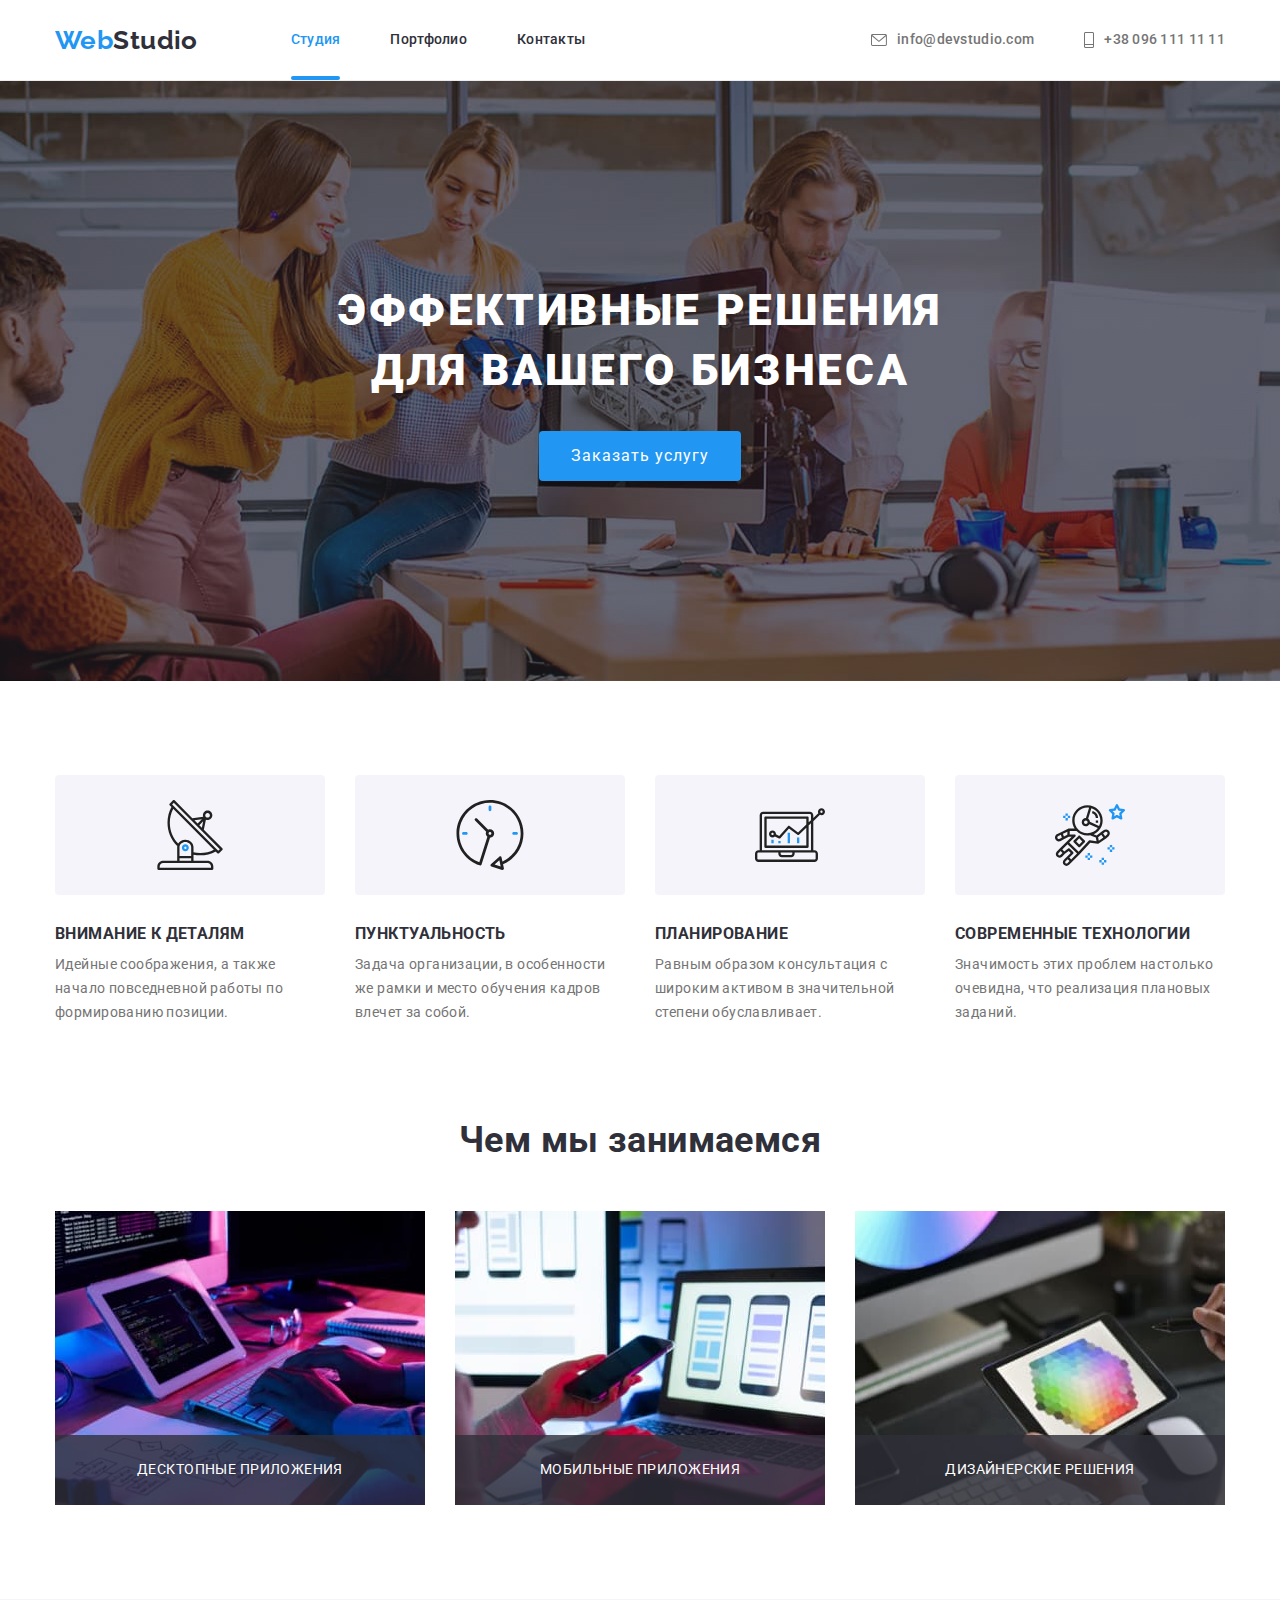
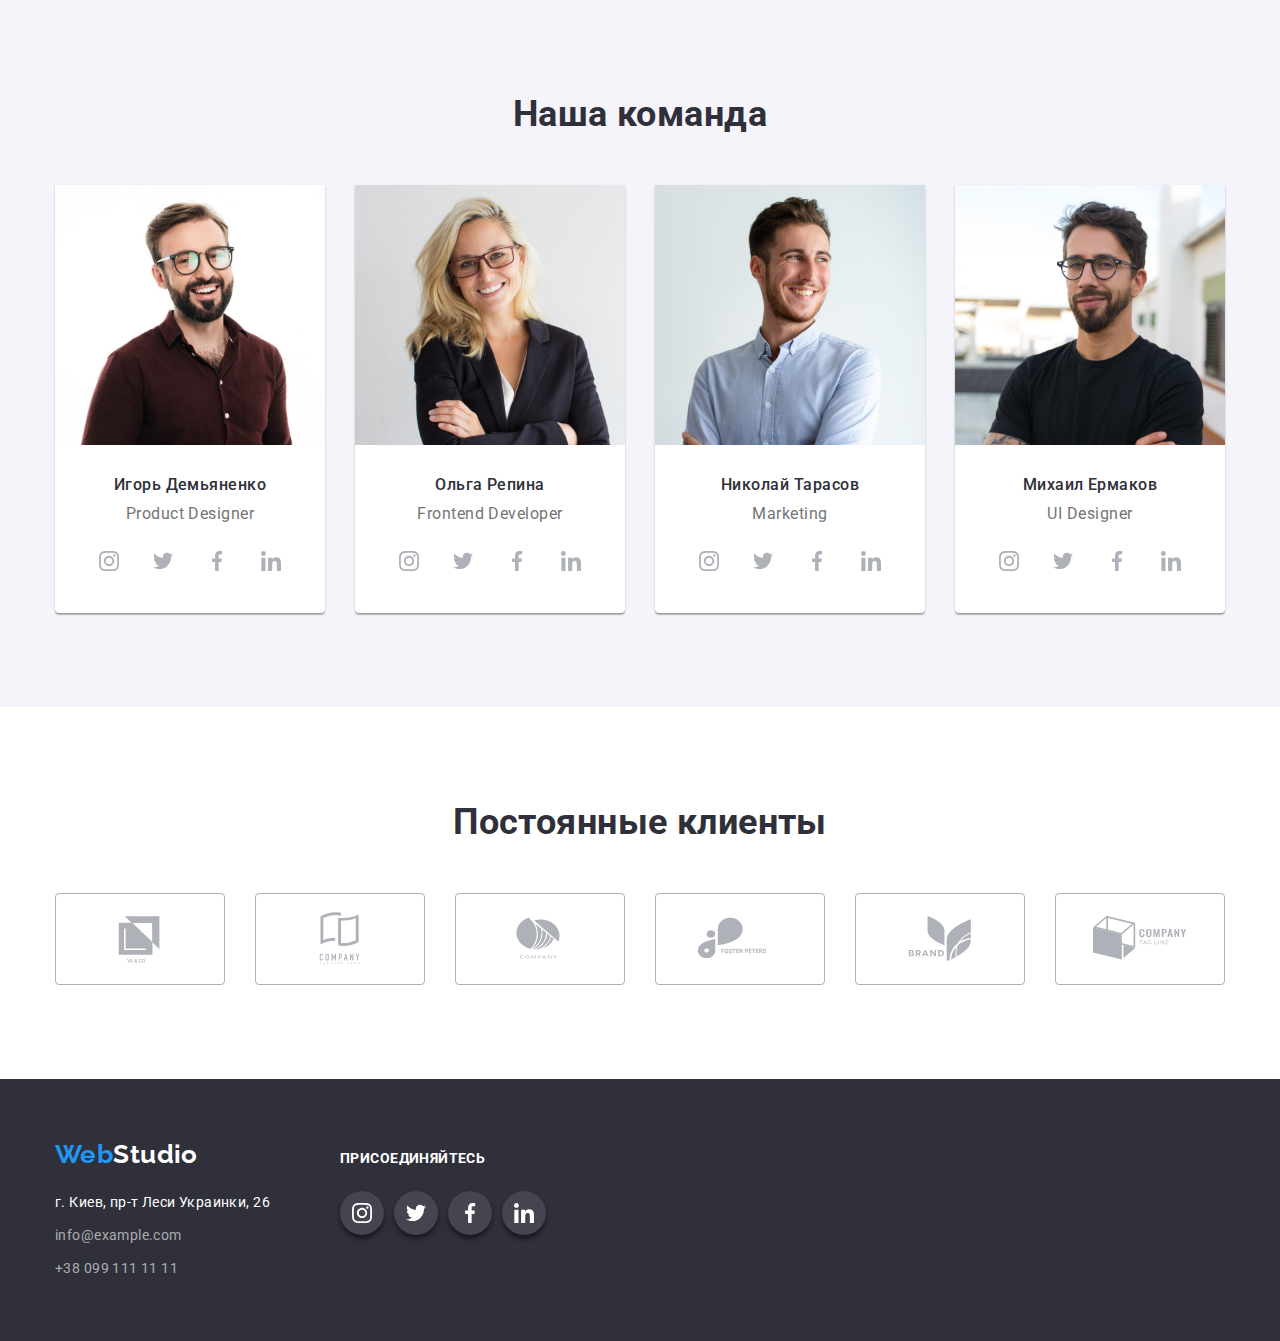
==== index.html @ 4eabc5a7 "дз5" ====
<!DOCTYPE html>
<html lang="ru">
<head>
    <meta charset="UTF-8">
    <meta http-equiv="X-UA-Compatible" content="IE=edge">
    <meta name="viewport" content="width=device-width, initial-scale=1.0">
    <title>Document</title>
    <link rel="stylesheet" href="https://cdnjs.cloudflare.com/ajax/libs/modern-normalize/1.1.0/modern-normalize.css"
        integrity="sha512-Y0MM+V6ymRKN2zStTqzQ227DWhhp4Mzdo6gnlRnuaNCbc+YN/ZH0sBCLTM4M0oSy9c9VKiCvd4Jk44aCLrNS5Q=="
        crossorigin="anonymous" referrerpolicy="no-referrer" />
    <link rel="preconnect" href="https://fonts.googleapis.com">
    <link rel="preconnect" href="https://fonts.gstatic.com" crossorigin>
    <link
        href="https://fonts.googleapis.com/css2?family=Montserrat:wght@400;700&family=Raleway:wght@700&family=Roboto:wght@400;500;700;900&display=swap"
        rel="stylesheet">
    <link rel="stylesheet" href="./css/reset.css">
    <link rel="stylesheet" href="./css/styles.css">
    <link rel="stylesheet" href="https://cdnjs.cloudflare.com/ajax/libs/animate.css/4.1.1/animate.min.css" />
</head>
<body>
    <header class="header">
        <div class="container header-container">
            <nav class="header-nav">
                <a class="link logo header-logo-link animate__animated animate__zoomIn animate__infinite	infinite" lang="en" href="">Web<span class="logo-header">Studio</span></a>
                <ul class="list header-list">
                    <li class="header-item "><a class="link header-link carrent-page" href="index.html">Студия</a></li>
                    <li class="header-item"><a class="link header-link" href="portfolio.html">Портфолио</a>
                    </li>
                    <li class="header-item"><a class="link header-link" href="">Контакты</a></li>
                </ul>
            </nav>
            <ul class="list header-contacts">
                <li class="header-contact-item"><a class="link header-link" href="mailto:info@devstudio.com"><svg class="header-social-icon" width="16" height="12"><use href="./images/icons.svg#icon-email"></use></svg>info@devstudio.com</a></li>
                <li class="header-contact-item"><a class="link header-link" href="tel:+380961111111"><svg class="header-social-icon" width="10" height="16"><use href="./images/icons.svg#icon-phone"></use></svg>+38 096 111 11 11</a></li>
            </ul>
        </div>
    </header>

    <main class="main">
        <section class="hero">
            <div class="container container-hiro">
                <h1 class="hero-tittle">Эффективные решения для вашего бизнеса</h1>
                <button class="hero-btm " type="button" data-modal-open>Заказать услугу</button>
            </div>
        </section>
        

        <section class="advantage section">
            <div class="container container-advantage">
                <h2 class="visually-hidden">Преимущества</h2>
                <ul class="list list-advantage card-set">
                    <li class="advantage-text item">
                        <div class="advantage-text-icon">
                            <svg class="advantage-social-icon" width="70" height="70">
                                <use href="./images/icons.svg#icon-antenna"></use>
                            </svg>
                        </div>
                        <h3 class="advantage-text-item">Внимание к деталям</h3>
                        <p class="advantage-text-about">Идейные соображения, а также начало повседневной работы по формированию
                            позиции.</p>
                    </li>
                    <li class="advantage-text item">
                        <div class="advantage-text-icon">
                            <svg class="advantage-social-icon" width="70" height="70">
                                <use href="./images/icons.svg#icon-clock"></use>
                            </svg>
                        </div>
                        <h3 class="advantage-text-item">Пунктуальность</h3>
                        <p class="advantage-text-about">Задача организации, в особенности же рамки и место обучения кадров влечет за
                            собой.</p>
                    </li>
                    <li class="advantage-text item">
                        <div class="advantage-text-icon">
                            <svg class="advantage-social-icon" width="70" height="70">
                                <use href="./images/icons.svg#icon-diagram"></use>
                            </svg>
                        </div>
                        <h3 class="advantage-text-item">Планирование</h3>
                        <p class="advantage-text-about">Равным образом консультация с широким активом в значительной степени
                            обуславливает.</p>
                    </li>
                    <li class="advantage-text item">
                        <div class="advantage-text-icon">
                            <svg class="advantage-social-icon" width="70" height="70">
                                <use href="./images/icons.svg#icon-astronaut"></use>
                            </svg>
                        </div>
                        <h3 class="advantage-text-item">Современные технологии</h3>
                        <p class="advantage-text-about">Значимость этих проблем настолько очевидна, что реализация плановых заданий.
                        </p>
                    </li>
                </ul>            
            </div>
        </section>
        <section class="about section">
            <div class="container">
                <h2 class="section-title">Чем мы занимаемся</h2>
                <ul class="list list-about card-set">
                    <li class="about-item item"><img src="./images/imgbox1.jpg" alt="разроботка проэктов" width="370" height="294">
                        <p class="about-item-text">Десктопные приложения</p>
                    </li>
                    <li class="about-item item"><img src="./images/imgbox2.jpg" alt="разроботка мобильного дизайна" width="370" height="294">
                        <p class="about-item-text">Мобильные приложения</p>
                    </li>
                    <li class="about-item item"><img src="./images/imgbox3.jpg" alt="подбор цветового решения" width="370" height="294">
                        <p class="about-item-text">Дизайнерские решения</p>
                    </li>
                </ul>
            </div>
            
        </section>

        <section class="team section">
            <div class="container container-team">
                <h2 class="section-title">Наша команда</h2>
                <ul class="list list-team card-set">
                    <li class="team-item item"><img src="./images/photo1.jpg" alt="Игорь Демяненко Product Designer" width="270"
                            height="260">
                        <div class="team-item-content">
                            <h3 class="team-name">Игорь Демьяненко</h3>
                            <p class="team-position">Product Designer</p>
                            <ul class="social-list list">
                                <li class="social-item">
                                    <a href="" target="_blank"
                                rel="noreferrer noopener nofollow" class="social-link">
                                        <svg class="social-icon" width="20" height="20">
                                            <use href="./images/icons.svg#icon-instagram"></use>
                                        </svg>
                                    </a>
                                </li>
                                <li class="social-item">
                                    <a href="" target="_blank"
                                rel="noreferrer noopener nofollow" class="social-link">
                                        <svg class="social-icon" width="20" height="20">
                                            <use href="./images/icons.svg#icon-twitter"></use>
                                        </svg>
                                    </a>
                                </li>
                                <li class="social-item">
                                    <a href="" target="_blank"
                                rel="noreferrer noopener nofollow" class="social-link"><svg class="social-icon" width="20" height="20">
                                            <use href="./images/icons.svg#icon-facebook"></use>
                                        </svg></a>
                                </li>
                                <li class="social-item">
                                    <a href="" target="_blank"
                                rel="noreferrer noopener nofollow" class="social-link"><svg class="social-icon" width="20" height="20">
                                            <use href="./images/icons.svg#icon-linkedin"></use>
                                        </svg></a>
                                </li>
                            </ul>
                        </div>
                    </li>
                    <li class="team-item item"><img src="./images/photo2.jpg" alt="Ольга Репина Frontend Developer" width="270" height="260">
                        <div class="team-item-content">
                            <h3 class="team-name">Ольга Репина</h3>
                            <p class="team-position">Frontend Developer</p>
                            <ul class="social-list list">
                                <li class="social-item">
                                    <a href="" target="_blank"
                                rel="noreferrer noopener nofollow" class="social-link">
                                        <svg class="social-icon" width="20" height="20">
                                            <use href="./images/icons.svg#icon-instagram"></use>
                                        </svg>
                                    </a>
                                </li>
                                <li class="social-item">
                                    <a href="" target="_blank"
                                rel="noreferrer noopener nofollow" class="social-link">
                                        <svg class="social-icon" width="20" height="20">
                                            <use href="./images/icons.svg#icon-twitter"></use>
                                        </svg>
                                    </a>
                                </li>
                                <li class="social-item">
                                    <a href="" target="_blank"
                                rel="noreferrer noopener nofollow" class="social-link"><svg class="social-icon" width="20" height="20">
                                            <use href="./images/icons.svg#icon-facebook"></use>
                                        </svg></a>
                                </li>
                                <li class="social-item">
                                    <a href="" target="_blank"
                                rel="noreferrer noopener nofollow" class="social-link"><svg class="social-icon" width="20" height="20">
                                            <use href="./images/icons.svg#icon-linkedin"></use>
                                        </svg></a>
                                </li>
                            </ul>
                        </div>
                        
                    </li>
                    <li class="team-item item"><img src="./images/photo3.jpg" alt="Николай Тарасов Marketing" width="270" height="260">
                        <div class="team-item-content">
                            <h3 class="team-name">Николай Тарасов</h3>
                            <p class="team-position">Marketing</p>
                            <ul class="social-list list">
                                <li class="social-item">
                                    <a href="" target="_blank"
                                rel="noreferrer noopener nofollow" class="social-link">
                                        <svg class="social-icon" width="20" height="20">
                                            <use href="./images/icons.svg#icon-instagram"></use>
                                        </svg>
                                    </a>
                                </li>
                                <li class="social-item">
                                    <a href="" target="_blank"
                                rel="noreferrer noopener nofollow" class="social-link">
                                        <svg class="social-icon" width="20" height="20">
                                            <use href="./images/icons.svg#icon-twitter"></use>
                                        </svg>
                                    </a>
                                </li>
                                <li class="social-item">
                                    <a href="" target="_blank"
                                rel="noreferrer noopener nofollow" class="social-link"><svg class="social-icon" width="20" height="20">
                                            <use href="./images/icons.svg#icon-facebook"></use>
                                        </svg></a>
                                </li>
                                <li class="social-item">
                                    <a href="" target="_blank"
                                rel="noreferrer noopener nofollow" class="social-link"><svg class="social-icon" width="20" height="20">
                                            <use href="./images/icons.svg#icon-linkedin"></use>
                                        </svg></a>
                                </li>
                            </ul>
                        </div>
                        
                    </li>
                    <li class="team-item item"><img src="./images/photo4.jpg" alt="Михаил Ермаков Designer" width="270" height="260">
                        <div class="team-item-content">
                            <h3 class="team-name">Михаил Ермаков</h3>
                            <p class="team-position">UI Designer</p>
                            <ul class="social-list list">
                                <li class="social-item">
                                    <a href="" target="_blank"
                                rel="noreferrer noopener nofollow" class="social-link">
                                        <svg class="social-icon" width="20" height="20">
                                            <use href="./images/icons.svg#icon-instagram"></use>
                                        </svg>
                                    </a>
                                </li>
                                <li class="social-item">
                                    <a href="" target="_blank"
                                rel="noreferrer noopener nofollow" class="social-link">
                                        <svg class="social-icon" width="20" height="20">
                                            <use href="./images/icons.svg#icon-twitter"></use>
                                        </svg>
                                    </a>
                                </li>
                                <li class="social-item">
                                    <a href="" target="_blank"
                                rel="noreferrer noopener nofollow" class="social-link"><svg class="social-icon" width="20" height="20">
                                            <use href="./images/icons.svg#icon-facebook"></use>
                                        </svg></a>
                                </li>
                                <li class="social-item">
                                    <a href="" target="_blank"
                                rel="noreferrer noopener nofollow" class="social-link"><svg class="social-icon" width="20" height="20">
                                            <use href="./images/icons.svg#icon-linkedin"></use>
                                        </svg></a>
                                </li>
                            </ul>
                        </div>
                    </li>
                </ul>
            </div>
        </section>
        <section class="client section">
            <div class="container container-client">
                <h2 class="section-title">Постоянные клиенты</h2>
                <ul class="client-list list card-set">
                    <li class="client-item item"><a href="" target="_blank"
                                rel="noreferrer noopener nofollow" class="client-link">
                            <svg class="client-icon" width="106" height="60">
                                <use href="./images/icons.svg#icon-yaco"></use>
                            </svg>
                        </a>
                    </li>
                    <li class="client-item item"><a href="" target="_blank"
                                rel="noreferrer noopener nofollow" class="client-link">
                            <svg class="client-icon" width="106" height="60">
                                <use href="./images/icons.svg#icon-tagline"></use>
                            </svg>
                        </a>
                    </li>
                    <li class="client-item item"><a href="" target="_blank"
                                rel="noreferrer noopener nofollow" class="client-link">
                            <svg class="client-icon" width="106" height="60">
                                <use href="./images/icons.svg#icon-company"></use>
                            </svg>
                        </a>
                    </li>
                    <li class="client-item item"><a href="" target="_blank"
                                rel="noreferrer noopener nofollow" class="client-link">
                            <svg class="client-icon" width="106" height="60">
                                <use href="./images/icons.svg#icon-foster"></use>
                            </svg>
                        </a>
                    </li>
                    <li class="client-item item"><a href="" target="_blank"
                                rel="noreferrer noopener nofollow" class="client-link">
                            <svg class="client-icon" width="106" height="60">
                                <use href="./images/icons.svg#icon-brand"></use>
                            </svg>
                        </a>
                    </li>
                    <li class="client-item item"><a href="" target="_blank"
                                rel="noreferrer noopener nofollow" class="client-link">
                            <svg class="client-icon" width="106" height="60">
                                <use href="./images/icons.svg#icon-comptagline"></use>
                            </svg>
                        </a>
                    </li>
                </ul>
            </div>
        </section>
    </main>

    <footer class="footer">
        <div class="container footer-container">
            <div class="footer-cont-item">
                <a class="link logo footer-logo-link" lang="en" href="">Web<span class="logo-footer">Studio</span></a>
                <address class="adress">
                    <ul class="list footer-list">
                        <li class="footer-item">
                            <a class="link footer-link" href="https://goo.gl/maps/NEmXFm76d9vzVRUH6" target="_blank"
                                rel="noreferrer noopener nofollow">г. Киев, пр-т Леси Украинки, 26</a>
                        </li>
                        <li class="footer-item">
                            <a class="link footer-link" href="mailto:info@example.com">info@example.com</a>
                        </li>
                        <li class="footer-item">
                            <a class="link footer-link" href="tel:+380991111111">+38 099 111 11 11</a>
                        </li>
                    </ul>
                </address>
            </div>
            <div class="footer-cont-item">
                <h3 class="footer-center-tittle">присоединяйтесь</h3>
                <ul class="social-list list">
                    <li class="social-item">
                        <a href="" target="_blank"
                                rel="noreferrer noopener nofollow" class="social-link">
                            <svg class="social-icon" width="20" height="20">
                                <use href="./images/icons.svg#icon-instagram"></use>
                            </svg>
                        </a>
                    </li>
                    <li class="social-item">
                        <a href="" target="_blank"
                                rel="noreferrer noopener nofollow"  class="social-link">
                            <svg class="social-icon" width="20" height="20">
                                <use href="./images/icons.svg#icon-twitter"></use>
                            </svg>
                        </a>
                    </li>
                    <li class="social-item">
                        <a href="" target="_blank"
                                rel="noreferrer noopener nofollow"  class="social-link"><svg class="social-icon" width="20" height="20">
                                <use href="./images/icons.svg#icon-facebook"></use>
                            </svg></a>
                    </li>
                    <li class="social-item">
                        <a href="" target="_blank"
                                rel="noreferrer noopener nofollow"  class="social-link"><svg class="social-icon" width="20" height="20">
                                <use href="./images/icons.svg#icon-linkedin"></use>
                            </svg></a>
                    </li>
                </ul>
            </div>
            
        </div>
    </footer>
    <div class="backdrop is-hidden" data-modal>
        <div class="modal">
            <button type="button" class="modal-close" data-modal-close><svg class="advantage-social-icon" width="18" height="18">
                <use href="./images/icons.svg#icon-close"></use>
            </svg></button>
        </div>
    </div>
    <script src="./js/modal.js" ></script>
</body>
</html>
---- css/styles.css ----
/** @format */

:root {
  --main-back-color: #e5e5e5;
  --main-color: #212121;
  --second-back-color: #2f303a;
  --third-back-color: #f5f4fa;
  --second-color: #2196f3;
  --third-color: #757575;
  --tittle-color: #ffffff;
  --footer-color: rgba(255, 255, 255, 0.6);
  --btn-shadow-color: rgba(0, 0, 0, 0.15);
  --second-back-btn-color: #188ce8;
  --header-border-color: #ececec;
  --header-drop-shadow-color: rgba(0, 0, 0, 0.25);
  --hero-background-image-color: rgba(47, 48, 58, 0.4);
  --team-box-shadow-color-1: rgba(0, 0, 0, 0.12);
  --team-box-shadow-color-2: rgba(0, 0, 0, 0.14);
  --team-box-shadow-color-3: rgba(0, 0, 0, 0.2);
  --client-link-border-color: #afb1b8;
  --social-background-color: rgba(255, 255, 255, 0.1);
  --social-background-box-shadow-color: rgba(0, 0, 0, 0.25);
  --main-btn-box-shadow-color-1: rgba(0, 0, 0, 0.1);
  --main-btn-box-shadow-color-2: rgba(0, 0, 0, 0.08);
  --project-imege-text-background-color: rgba(33, 150, 243, 0.9);
  --modal-background-color: rgba(255, 255, 255, 1);
  --about-item-text-background-color: rgba(47, 48, 58, 0.8);
}

body {
  font-family: "Roboto", "sans-serif";
  font-size: 14px;
  line-height: 1.71;
  letter-spacing: 0.03em;
  color: var(--third-color);
}

.list {
  list-style: none;
}

.link {
  text-decoration: none;
  color: inherit;
}

.visually-hidden {
  position: absolute;
  white-space: nowrap;
  width: 1px;
  height: 1px;
  overflow: hidden;
  border: 0;
  padding: 0;
  clip: rect(0 0 0 0);
  clip-path: inset(50%);
  margin: -1px;
}

.container {
  width: 1200px;
  padding-left: 15px;
  padding-right: 15px;
  margin: 0 auto;
}

/*--------------------------Header----------------------------------------*/

.header {
  align-items: center;
  border-bottom: 1px solid var(--header-border-color);
}

.header-container {
  display: flex;
}

.header-nav,
.header-contacts {
  display: flex;
  align-items: center;
}

.header-contacts {
  margin-left: auto;
}

.header-logo-link {
  margin-right: 93px;
}

.header-item:not(:last-child) {
  margin-right: 50px;
}

.header-contact-item:not(:last-child) {
  margin-right: 50px;
}

.logo {
  font-family: Raleway, sans-serif;
  font-weight: 700;
  font-size: 26px;
  line-height: 1.19;
  color: var(--second-color);
}

.logo-header {
  color: var(--second-back-color);
}

.logo-footer {
  color: var(--tittle-color);
}

.header-list {
  color: var(--second-back-color);
  display: flex;
}

.header-link {
  font-weight: 500;
  line-height: 1.14;
  letter-spacing: 0.02em;
  padding-top: 32px;
  padding-bottom: 32px;
  display: flex;
  align-items: center;
  justify-content: center;
  transition: color 250ms cubic-bezier(0.4, 0, 0.2, 1);
}

.header-link:hover,
.header-link:focus {
  color: var(--second-color);
}

.carrent-page {
  color: var(--second-color);
  position: relative;
}

.carrent-page::after {
  content: "";
  width: 100%;
  height: 4px;
  border-radius: 2px;
  position: absolute;
  background-color: var(--second-color);
  left: 0;
  bottom: 0;
}

.header-contact-item:hover,
.header-contact-item:focus {
  filter: drop-shadow(0px 4px 4px var(--header-drop-shadow-color));
}

.header-social-icon {
  margin-right: 10px;
  fill: currentColor;
}

/*----------------------------Hero------------------------------------------*/

.hero {
  background-color: var(--second-back-color);
  padding-top: 200px;
  padding-bottom: 200px;
  background-image: linear-gradient(
      var(--hero-background-image-color),
      var(--hero-background-image-color)
    ),
    url(../images/hero-bg.jpg);
  background-repeat: no-repeat;
  background-position: center;
  background-size: cover, auto;
  margin: 0 auto;
}

.hero-tittle {
  font-weight: 900;
  font-size: 44px;
  line-height: 1.36;
  text-align: center;
  letter-spacing: 0.06em;
  text-transform: uppercase;
  color: var(--tittle-color);
  margin-bottom: 30px;
  margin-left: auto;
  margin-right: auto;
  max-width: 696px;
}

.hero-btm {
  font-family: inherit;
  background-color: var(--second-color);
  font-size: 16px;
  line-height: 1.87;
  display: flex;
  align-items: center;
  justify-content: center;
  letter-spacing: 0.06em;
  color: var(--tittle-color);
  cursor: pointer;
  box-shadow: 0px 4px 4px var(--btn-shadow-color);
  border-radius: 4px;
  padding: 10px 32px;
  margin-left: auto;
  margin-right: auto;
  border: none;
  transition: background-color 250ms cubic-bezier(0.4, 0, 0.2, 1);
}

.hero-btm:hover,
.hero-btm:focus {
  background-color: var(--second-back-btn-color);
}

/*------------------------Advantage------------------------------------*/

.section {
  padding-top: 94px;
  padding-bottom: 94px;
}

.item {
  margin-left: 30px;
  margin-top: 30px;
}

.advantage-text {
  flex-basis: calc(100% / 4 - 30px);
}

.card-set {
  display: flex;
  flex-wrap: wrap;
  margin-left: -30px;
  margin-top: -30px;
}

.advantage-text-item {
  line-height: 1.14;
  text-transform: uppercase;
  color: var(--second-back-color);
  margin-bottom: 10px;
}

.advantage-text-about {
  max-width: 270px;
}

.advantage-text-icon {
  height: 120px;
  margin-bottom: 30px;
  background-color: var(--third-back-color);
  display: flex;
  justify-content: center;
  align-items: center;
  border-radius: 4px;
}

/*-----------------------About------------------------------------------*/

.about {
  padding-top: 0;
}

.about-item {
  flex-basis: calc(100% / 3 - 30px);
  position: relative;
}

.about-item-text {
  position: absolute;
  bottom: 0;
  left: 0;
  color: var(--modal-background-color);
  background-color: var(--about-item-text-background-color);
  width: 100%;
  height: 70px;
  padding: 27px 0;
  line-height: 1.14;
  text-transform: uppercase;
  text-align: center;
}

.section-title {
  font-size: 36px;
  line-height: 1.17;
  text-align: center;
  color: var(--second-back-color);
  margin-bottom: 50px;
}

/*------------------------Team-------------------------------------------*/

.team-item {
  background-color: var(--tittle-color);
  flex-basis: calc(100% / 4 - 30px);
  padding-bottom: 30px;
  box-shadow: 0px 1px 3px var(--team-box-shadow-color-1),
    0px 1px 1px var(--team-box-shadow-color-2),
    0px 2px 1px var(--team-box-shadow-color-3);
  border-radius: 0px 0px 4px 4px;
}

.team {
  background-color: var(--third-back-color);
}

.team-name,
.team-position {
  font-size: 16px;
  line-height: 1.19;
  text-align: center;
  letter-spacing: 0.03em;
}

.team-name {
  font-weight: 500;
  color: var(--second-back-color);
  margin-top: 30px;
  margin-bottom: 10px;
}

.team-position {
  margin-bottom: 16px;
}

.footer .social-link {
  background: var(--social-background-color);
  box-shadow: 0px 4px 4px var(--social-background-box-shadow-color),
    0px 4px 4px var(--social-background-box-shadow-color);
  color: var(--tittle-color);
}

.social-link {
  width: 44px;
  height: 44px;
  background-color: var(--tittle-color);
  display: flex;
  justify-content: center;
  align-items: center;
  border-radius: 50%;
  color: var(--client-link-border-color);
  transition: background-color 250ms cubic-bezier(0.4, 0, 0.2, 1);
}

.social-link:hover,
.social-link:focus {
  background-color: var(--second-color);
  color: var(--tittle-color);
}

.social-icon {
  fill: currentColor;
}

.social-item + .social-item {
  margin-left: 10px;
}

.social-list {
  display: flex;
  justify-content: center;
}

/*------------------------client-----------------------------------------*/

.client-item {
  flex-basis: calc(100% / 6 - 30px);
}

.client-link {
  height: 92px;
  border: 1px solid var(--client-link-border-color);
  box-sizing: border-box;
  border-radius: 4px;
  display: flex;
  justify-content: center;
  align-items: center;
  color: #afb1b8;
  transition: color 250ms cubic-bezier(0.4, 0, 0.2, 1);
}

.client-link:hover,
.client-link:focus {
  color: var(--second-color);
  border: 1px solid var(--second-color);
}

.client-icon {
  fill: currentColor;
}

/*------------------------Footer-----------------------------------------*/

.footer {
  background-color: var(--second-back-color);
  padding-top: 60px;
  padding-bottom: 60px;
}

.adress {
  font-style: inherit;
}

.footer-link {
  color: var(--footer-color);
  transition: color 250ms cubic-bezier(0.4, 0, 0.2, 1);
}

.footer-link[target="_blank"] {
  color: var(--tittle-color);
}

.footer-link:hover,
.footer-link:focus {
  color: var(--second-color);
}

.adress {
  margin-top: 20px;
}

.footer-item:not(:last-child) {
  margin-bottom: 9px;
}

.footer-cont-item:not(:last-child) {
  margin-right: 70px;
}

.footer-center-tittle {
  font-size: 14px;
  line-height: 1, 14;
  text-transform: uppercase;
  color: var(--tittle-color);
}

.footer-container {
  display: flex;
  align-items: baseline;
}

.footer-center-tittle {
  margin-bottom: 20px;
}

/*------------------------Main-Portfolio-----------------------------------------*/

.list-btn {
  display: flex;
  align-items: center;
  justify-content: center;
  margin-bottom: 34px;
}

.btn-item:not(:last-child) {
  margin-right: 8px;
}

.main-btn {
  font-family: inherit;
  background-color: var(--third-back-color);
  font-weight: 500;
  font-size: 16px;
  line-height: 1.62;
  text-align: center;
  cursor: pointer;
  padding: 6px 22px;
  background: var(--third-back-color);
  border-radius: 4px;
  border: none;
  transition: background-color 250ms cubic-bezier(0.4, 0, 0.2, 1),
    color 250ms cubic-bezier(0.4, 0, 0.2, 1);
}

.main-btn:hover,
.main-btn:focus,
.carrent-btn {
  color: var(--tittle-color);
  background-color: var(--second-color);
  box-shadow: 0px 3px 1px var(--main-btn-box-shadow-color-1),
    0px 1px 2px var(--main-btn-box-shadow-color-2),
    0px 2px 2px var(--team-box-shadow-color-1);
}

.project-item {
  flex-basis: calc(100% / 3 - 30px);
  max-width: 370px;
  max-height: 404px;
}

.project-item:hover .project-imege-text {
  transform: translateY(0);
}

.project-item-wrap {
  position: relative;
  overflow: hidden;
}

.project-imege-text {
  position: absolute;
  top: 0;
  left: 0;
  background-color: var(--project-imege-text-background-color);
  font-size: 18px;
  line-height: 1, 55;
  align-items: Left;
  color: var(--tittle-color);
  height: 100%;
  padding: 63px 24px;
  transform: translateY(100%);
  transition: transform 250ms cubic-bezier(0.4, 0, 0.2, 1);
  overflow: auto;
}

.project-link {
  display: block;
  transition: color 250ms cubic-bezier(0.4, 0, 0.2, 1);
}

.project-link:hover,
.project-link:focus {
  box-shadow: 0px 4px 4px var(--header-drop-shadow-color);
}

.project-tittle {
  font-size: 18px;
  line-height: 2;
  letter-spacing: 0.06em;
  color: var(--main-color);
  margin-bottom: 4px;
}

.project-text {
  font-size: 16px;
  line-height: 1.87;
}

.about-project-item {
  padding: 20px 24px;
  border: 1px solid #eeeeee;
  border-top: none;
}

/*------------------------backdrop-----------------------------------------*/

.backdrop {
  position: fixed;
  top: 0;
  width: 100vw;
  height: 100vh;
  background-color: var(--team-box-shadow-color-3);
  transition: opacity 500ms, visibility 500ms;
}

.backdrop.is-hidden .modal {
  transform: scale(0.5);
}

.modal {
  width: 528px;
  min-height: 581px;
  background-color: var(--modal-background-color);
  border-radius: 4px;
  box-shadow: 0px 2px 1px 0px rgba(0, 0, 0, 0.2),
    0px 1px 1px 0px rgba(0, 0, 0, 0.14), 0px 1px 3px 0px rgba(0, 0, 0, 0.12);
  position: absolute;
  top: 50%;
  left: 50%;
  transform: translate(-50%, -50%);
  transition: transform 500ms;
}

.modal-close {
  width: 30px;
  height: 30px;
  display: flex;
  justify-content: center;
  align-items: center;
  border-radius: 50%;
  border: 1px solid var(--main-btn-box-shadow-color-1);
  background-color: transparent;
  position: absolute;
  top: 8px;
  right: 8px;
}

.is-hidden {
  opacity: 0;
  pointer-events: none;
  visibility: hidden;
}
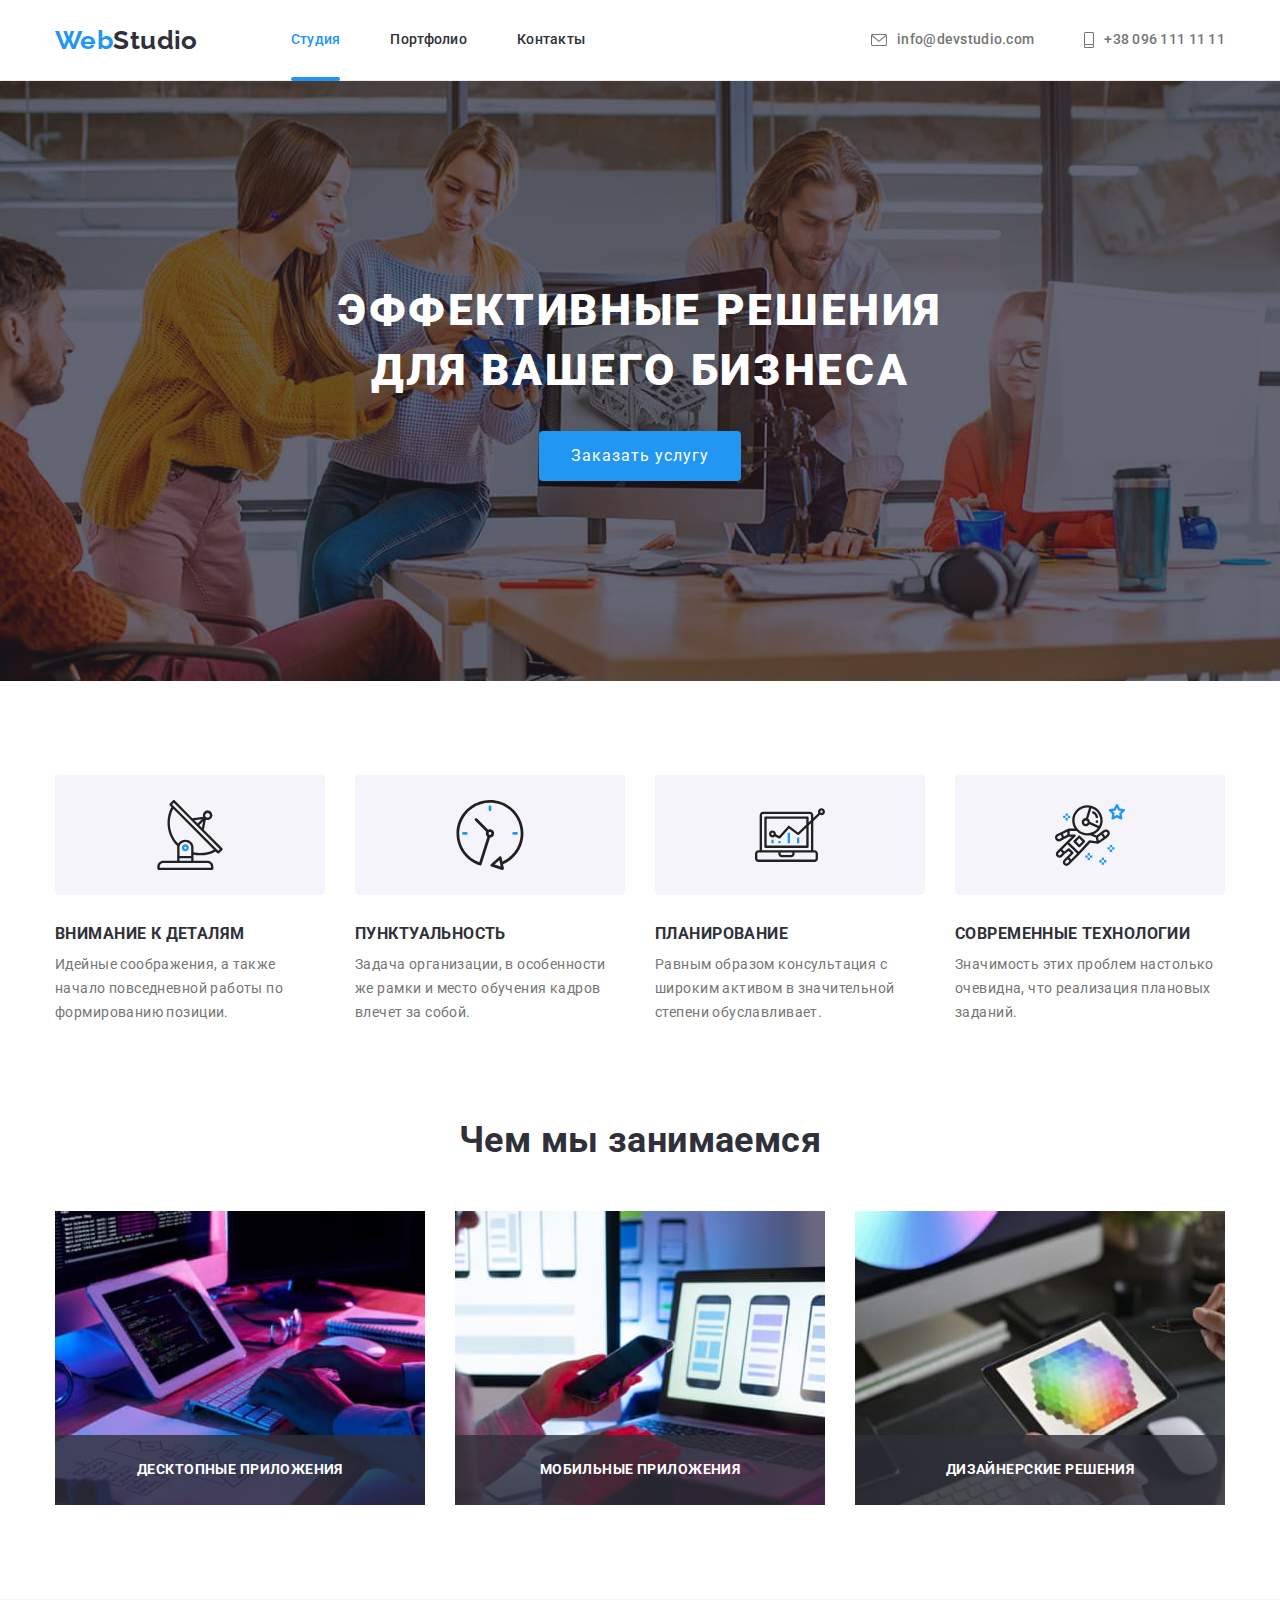
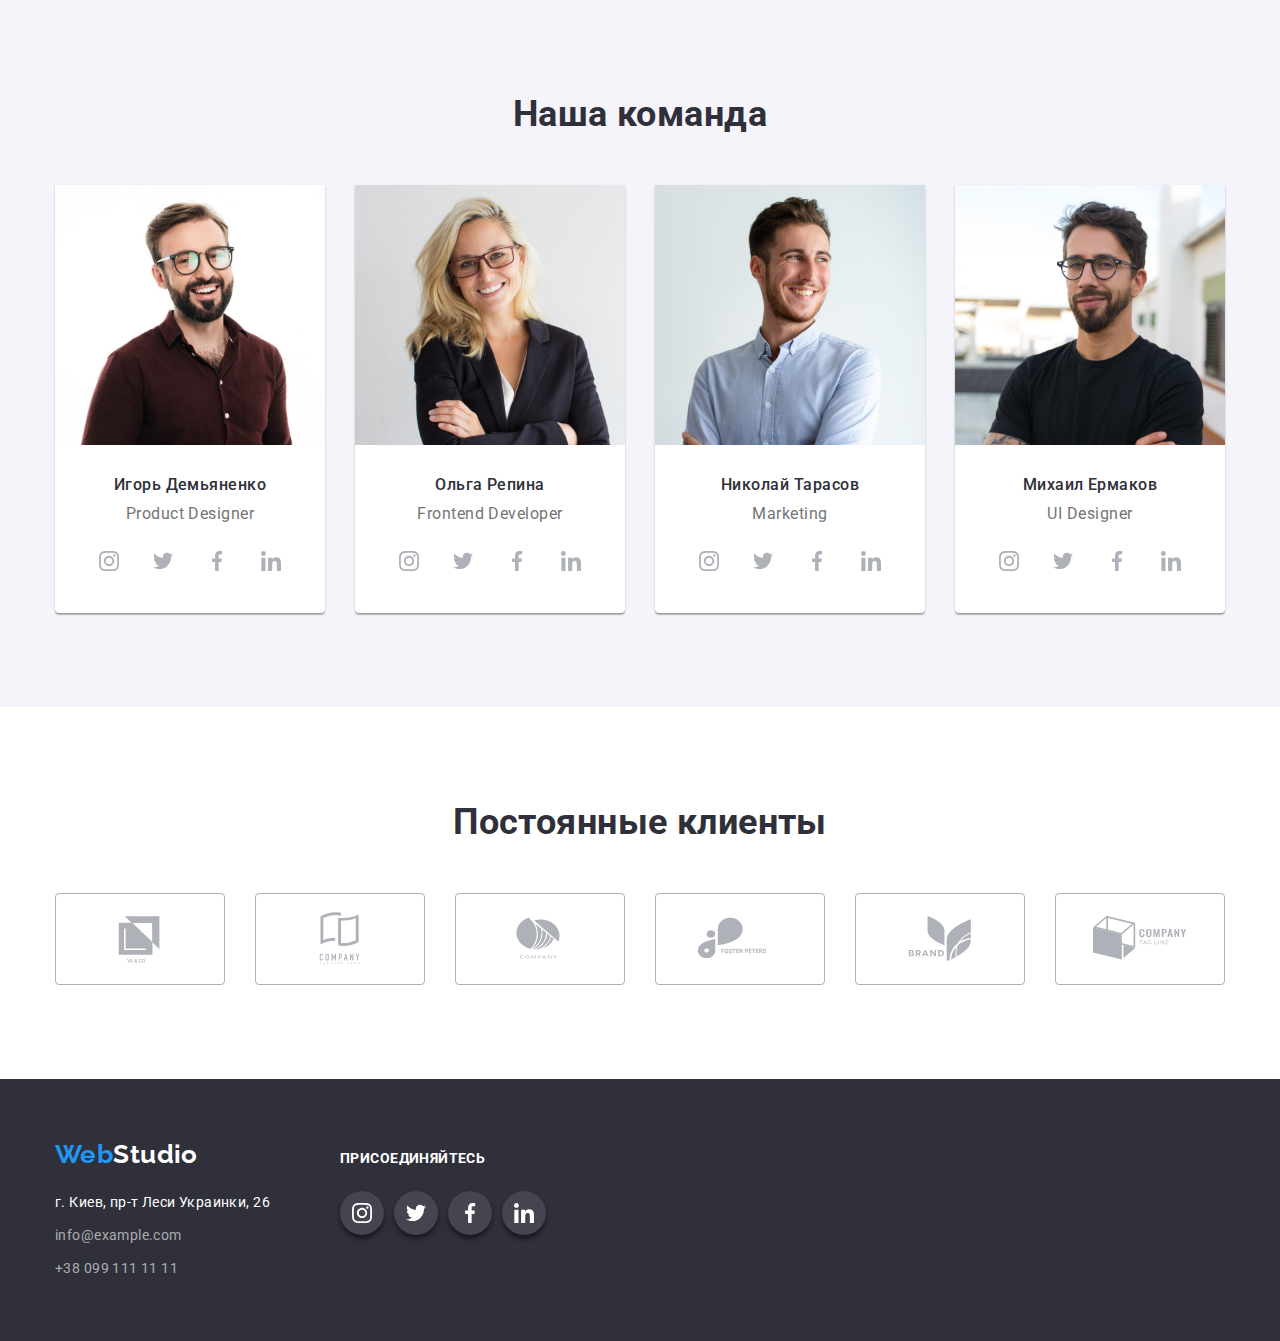
==== commit 9bc36c68: "дз5-2" ====
--- a/index.html
+++ b/index.html
@@ -372,7 +372,7 @@
     </footer>
     <div class="backdrop is-hidden" data-modal>
         <div class="modal">
-            <button type="button" class="modal-close" data-modal-close><svg class="advantage-social-icon" width="18" height="18">
+            <button type="button" class="modal-close" data-modal-close><svg class="advantage-social-icon" width="11" height="11">
                 <use href="./images/icons.svg#icon-close"></use>
             </svg></button>
         </div>
--- a/css/styles.css
+++ b/css/styles.css
@@ -25,6 +25,7 @@
   --project-imege-text-background-color: rgba(33, 150, 243, 0.9);
   --modal-background-color: rgba(255, 255, 255, 1);
   --about-item-text-background-color: rgba(47, 48, 58, 0.8);
+  --transition: 250ms cubic-bezier(0.4, 0, 0.2, 1);
 }
 
 body {
@@ -127,7 +128,7 @@
   display: flex;
   align-items: center;
   justify-content: center;
-  transition: color 250ms cubic-bezier(0.4, 0, 0.2, 1);
+  transition: var(--transition);
 }
 
 .header-link:hover,
@@ -148,7 +149,7 @@
   position: absolute;
   background-color: var(--second-color);
   left: 0;
-  bottom: 0;
+  bottom: -1px;
 }
 
 .header-contact-item:hover,
@@ -209,7 +210,7 @@
   margin-left: auto;
   margin-right: auto;
   border: none;
-  transition: background-color 250ms cubic-bezier(0.4, 0, 0.2, 1);
+  transition: background-color var(--transition);
 }
 
 .hero-btm:hover,
@@ -284,6 +285,7 @@
   line-height: 1.14;
   text-transform: uppercase;
   text-align: center;
+  font-weight: 700;
 }
 
 .section-title {
@@ -345,7 +347,7 @@
   align-items: center;
   border-radius: 50%;
   color: var(--client-link-border-color);
-  transition: background-color 250ms cubic-bezier(0.4, 0, 0.2, 1);
+  transition: background-color var(--transition), color var(--transition);
 }
 
 .social-link:hover,
@@ -382,7 +384,7 @@
   justify-content: center;
   align-items: center;
   color: #afb1b8;
-  transition: color 250ms cubic-bezier(0.4, 0, 0.2, 1);
+  transition: color var(--transition), border var(--transition);
 }
 
 .client-link:hover,
@@ -409,7 +411,7 @@
 
 .footer-link {
   color: var(--footer-color);
-  transition: color 250ms cubic-bezier(0.4, 0, 0.2, 1);
+  transition: color var(--transition);
 }
 
 .footer-link[target="_blank"] {
@@ -474,8 +476,8 @@
   background: var(--third-back-color);
   border-radius: 4px;
   border: none;
-  transition: background-color 250ms cubic-bezier(0.4, 0, 0.2, 1),
-    color 250ms cubic-bezier(0.4, 0, 0.2, 1);
+  transition: background-color var(--transition), color var(--transition),
+    box-shadow var(--transition);
 }
 
 .main-btn:hover,
@@ -494,7 +496,8 @@
   max-height: 404px;
 }
 
-.project-item:hover .project-imege-text {
+.project-link:hover .project-imege-text,
+.project-link:focus .project-imege-text {
   transform: translateY(0);
 }
 
@@ -509,19 +512,18 @@
   left: 0;
   background-color: var(--project-imege-text-background-color);
   font-size: 18px;
-  line-height: 1, 55;
-  align-items: Left;
+  line-height: 1.55;
   color: var(--tittle-color);
   height: 100%;
   padding: 63px 24px;
   transform: translateY(100%);
-  transition: transform 250ms cubic-bezier(0.4, 0, 0.2, 1);
+  transition: transform var(--transition);
   overflow: auto;
 }
 
 .project-link {
   display: block;
-  transition: color 250ms cubic-bezier(0.4, 0, 0.2, 1);
+  transition: box-shadow var(--transition);
 }
 
 .project-link:hover,
@@ -560,7 +562,7 @@
 }
 
 .backdrop.is-hidden .modal {
-  transform: scale(0.5);
+  transform: translate(-50%, -50%), scale(0.5);
 }
 
 .modal {
